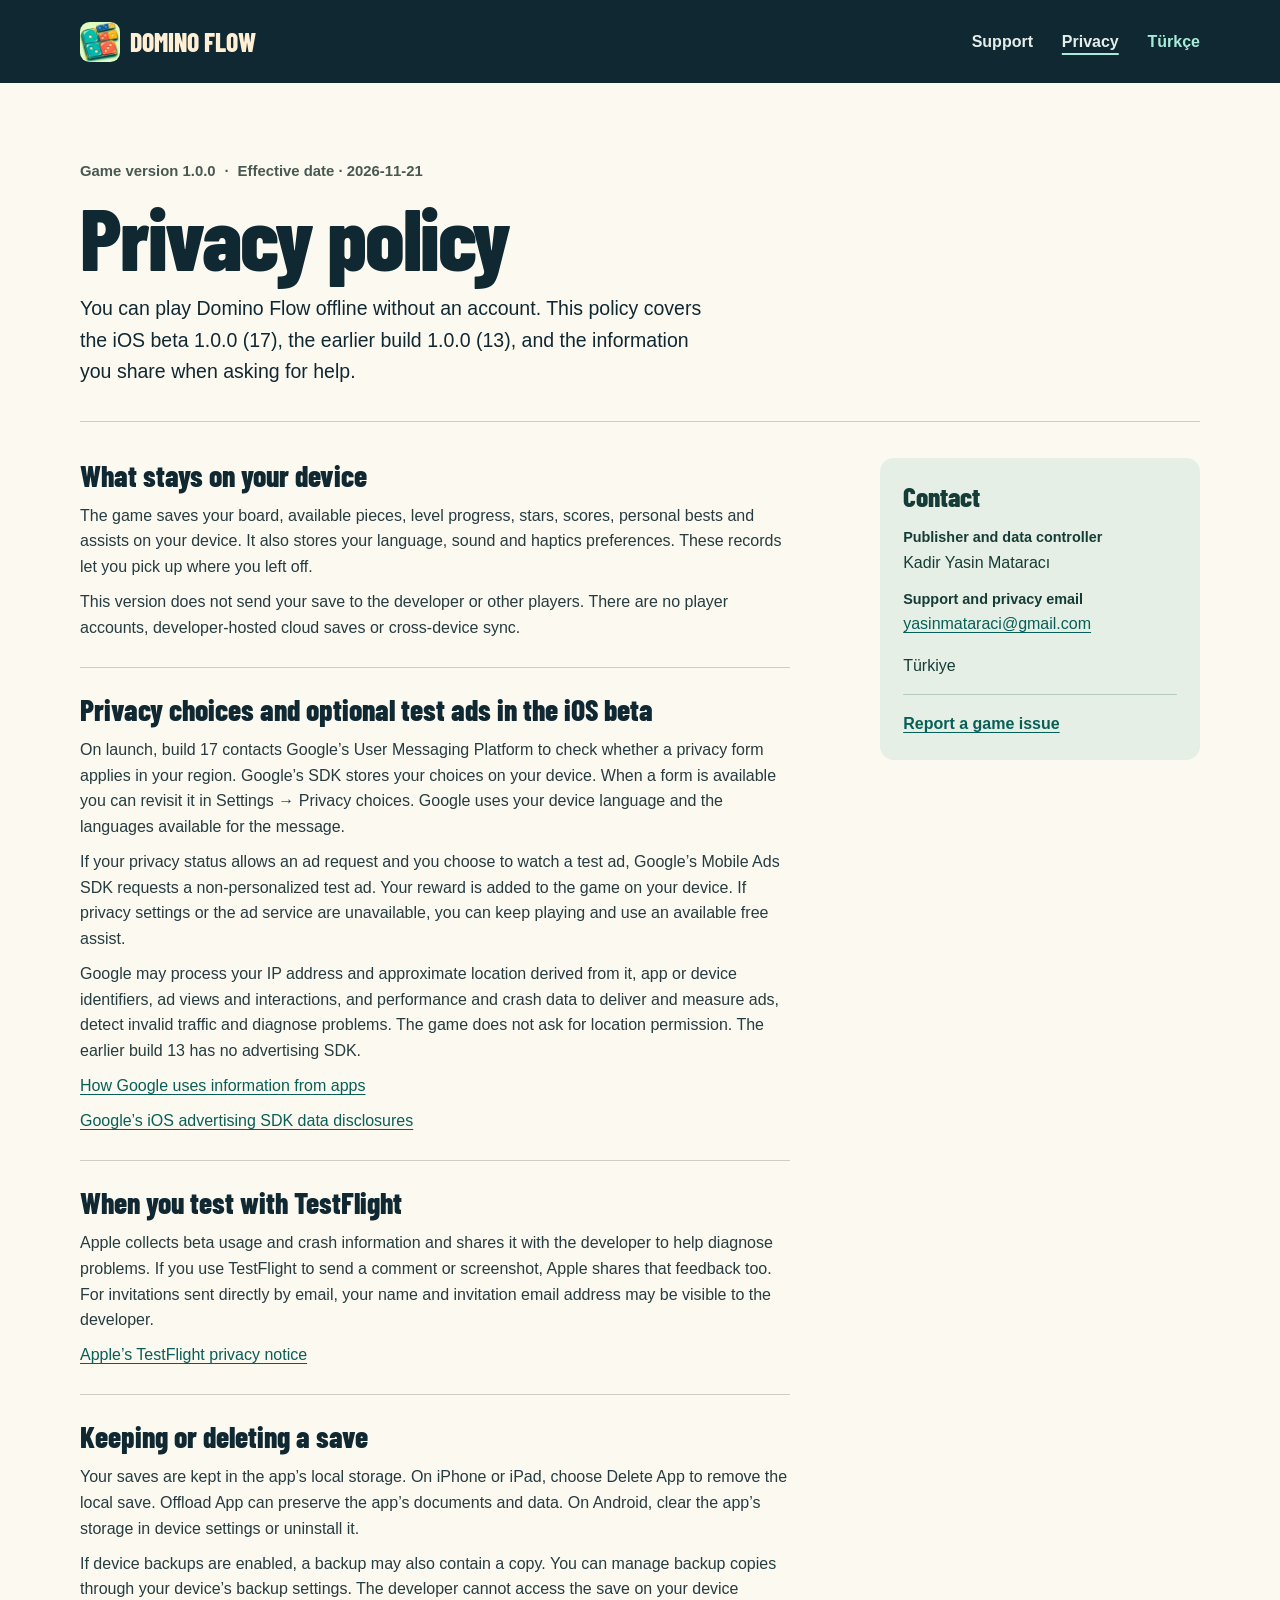
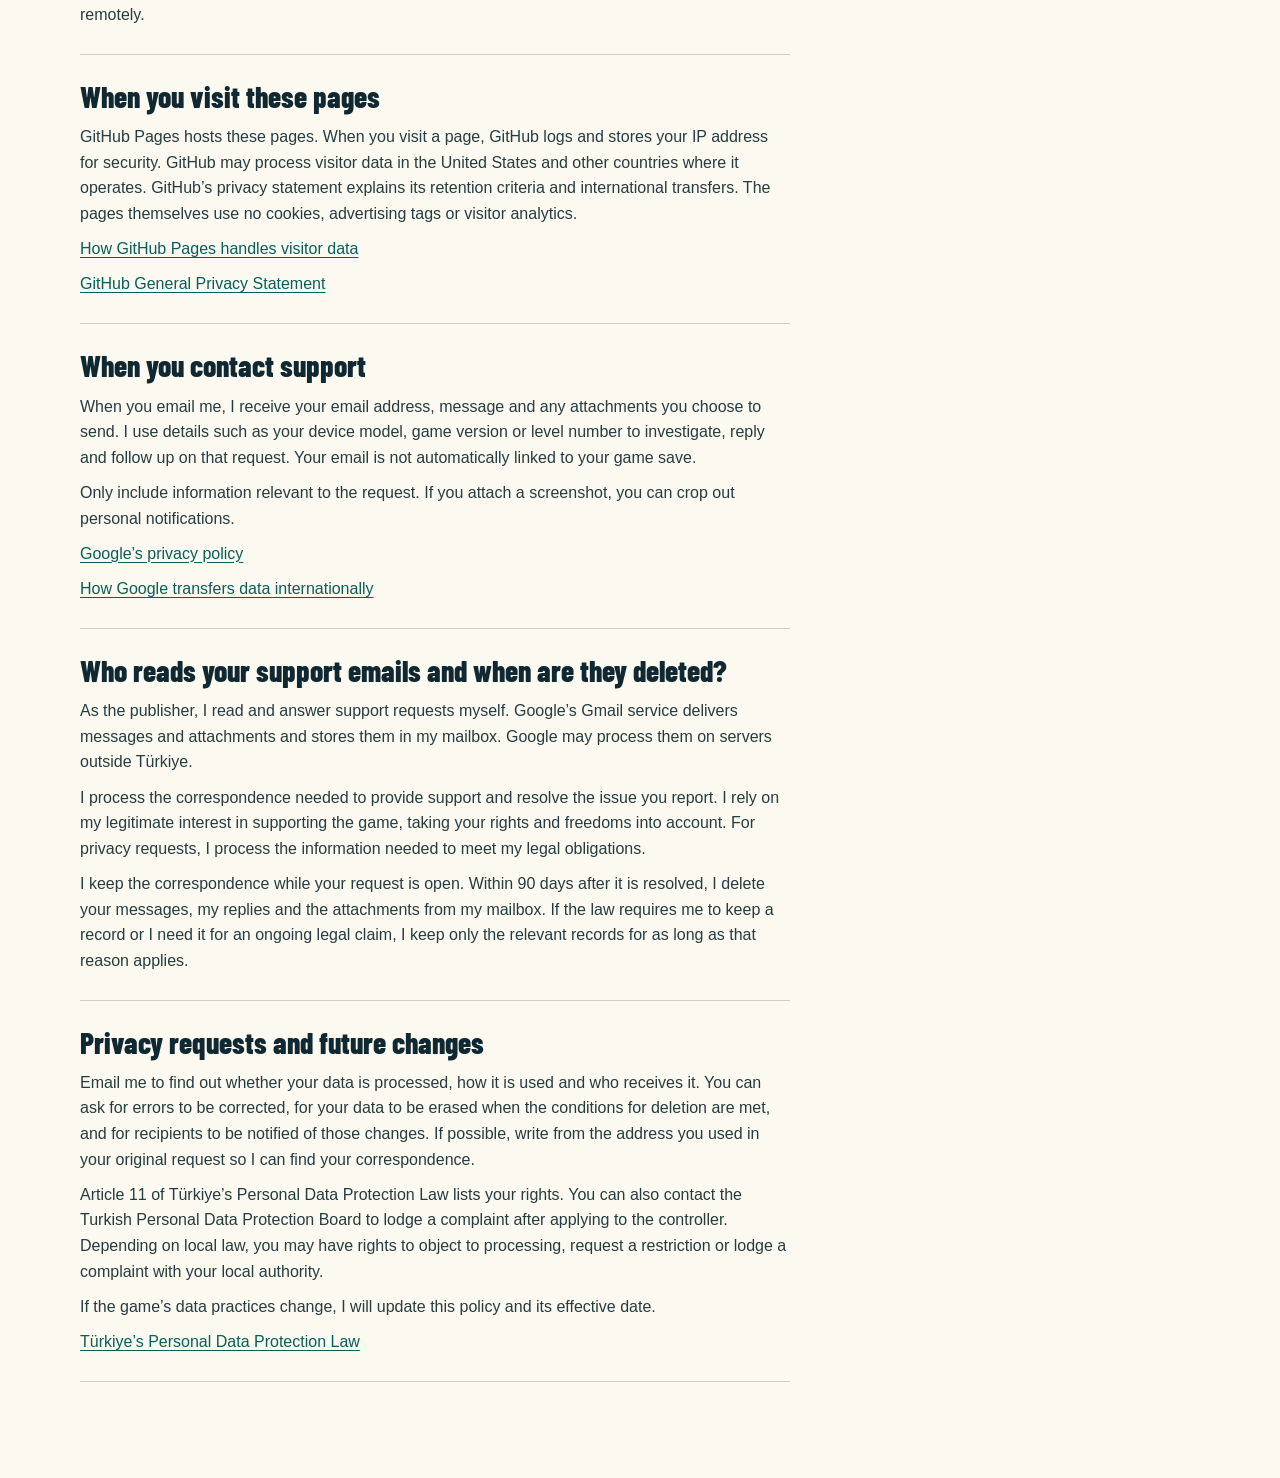
==== privacy/index.html @ 03ee372d "Publish Domino Flow support and privacy pages in English and Turkish" ====
<!doctype html>
<html lang="en"><head><meta charset="utf-8"><meta name="viewport" content="width=device-width,initial-scale=1">
<title>Privacy policy · Domino Flow</title><meta name="description" content="You can play Domino Flow offline without an account. This policy covers the iOS beta 1.0.0 (17), the earlier build 1.0.0 (13), and the information you share when asking for help.">
<meta name="theme-color" content="#102832"><link rel="icon" href="../assets/icon.png"><link rel="stylesheet" href="../assets/style.css"></head>
<body><a class="skip" href="#main">Skip to content</a>
<header><div class="shell head"><a class="brand" href="../index.html"><img src="../assets/icon.png" width="40" height="40" alt=""><span>DOMINO FLOW</span></a>
<nav aria-label="Pages"><a href="../index.html">Support</a><a href="index.html" aria-current="page">Privacy</a><a class="lang" lang="tr" hreflang="tr" href="../tr/gizlilik/index.html">Türkçe</a></nav></div></header>
<main id="main" class="shell"><div class="intro"><div class="meta">Game version 1.0.0 <span>·</span> Effective date · 2026-11-21</div>
<h1>Privacy policy</h1><p>You can play Domino Flow offline without an account. This policy covers the iOS beta 1.0.0 (17), the earlier build 1.0.0 (13), and the information you share when asking for help.</p></div><div class="layout">
<aside><h2>Contact</h2><dl><dt>Publisher and data controller</dt><dd>Kadir Yasin Mataracı</dd><dt>Support and privacy email</dt><dd><a href="mailto:yasinmataraci@gmail.com">yasinmataraci@gmail.com</a></dd></dl><p>Türkiye</p><a class="related" href="../index.html">Report a game issue</a></aside>
<article><section><h2>What stays on your device</h2><p>The game saves your board, available pieces, level progress, stars, scores, personal bests and assists on your device. It also stores your language, sound and haptics preferences. These records let you pick up where you left off.</p><p>This version does not send your save to the developer or other players. There are no player accounts, developer-hosted cloud saves or cross-device sync.</p></section><section><h2>Privacy choices and optional test ads in the iOS beta</h2><p>On launch, build 17 contacts Google’s User Messaging Platform to check whether a privacy form applies in your region. Google’s SDK stores your choices on your device. When a form is available you can revisit it in Settings → Privacy choices. Google uses your device language and the languages available for the message.</p><p>If your privacy status allows an ad request and you choose to watch a test ad, Google’s Mobile Ads SDK requests a non-personalized test ad. Your reward is added to the game on your device. If privacy settings or the ad service are unavailable, you can keep playing and use an available free assist.</p><p>Google may process your IP address and approximate location derived from it, app or device identifiers, ad views and interactions, and performance and crash data to deliver and measure ads, detect invalid traffic and diagnose problems. The game does not ask for location permission. The earlier build 13 has no advertising SDK.</p><p><a href="https://policies.google.com/technologies/partner-sites?hl=en">How Google uses information from apps</a></p><p><a href="https://developers.google.com/admob/ios/privacy/data-disclosure?hl=en">Google’s iOS advertising SDK data disclosures</a></p></section><section><h2>When you test with TestFlight</h2><p>Apple collects beta usage and crash information and shares it with the developer to help diagnose problems. If you use TestFlight to send a comment or screenshot, Apple shares that feedback too. For invitations sent directly by email, your name and invitation email address may be visible to the developer.</p><p><a href="https://www.apple.com/legal/privacy/data/en/test-flight/">Apple’s TestFlight privacy notice</a></p></section><section><h2>Keeping or deleting a save</h2><p>Your saves are kept in the app’s local storage. On iPhone or iPad, choose Delete App to remove the local save. Offload App can preserve the app’s documents and data. On Android, clear the app’s storage in device settings or uninstall it.</p><p>If device backups are enabled, a backup may also contain a copy. You can manage backup copies through your device’s backup settings. The developer cannot access the save on your device remotely.</p></section><section><h2>When you visit these pages</h2><p>GitHub Pages hosts these pages. When you visit a page, GitHub logs and stores your IP address for security. GitHub may process visitor data in the United States and other countries where it operates. GitHub’s privacy statement explains its retention criteria and international transfers. The pages themselves use no cookies, advertising tags or visitor analytics.</p><p><a href="https://docs.github.com/en/pages/getting-started-with-github-pages/what-is-github-pages#data-collection">How GitHub Pages handles visitor data</a></p><p><a href="https://docs.github.com/en/site-policy/privacy-policies/github-general-privacy-statement">GitHub General Privacy Statement</a></p></section><section><h2>When you contact support</h2><p>When you email me, I receive your email address, message and any attachments you choose to send. I use details such as your device model, game version or level number to investigate, reply and follow up on that request. Your email is not automatically linked to your game save.</p><p>Only include information relevant to the request. If you attach a screenshot, you can crop out personal notifications.</p><p><a href="https://policies.google.com/privacy?hl=en">Google’s privacy policy</a></p><p><a href="https://policies.google.com/privacy/frameworks?hl=en">How Google transfers data internationally</a></p></section><section><h2>Who reads your support emails and when are they deleted?</h2><p>As the publisher, I read and answer support requests myself. Google’s Gmail service delivers messages and attachments and stores them in my mailbox. Google may process them on servers outside Türkiye.</p><p>I process the correspondence needed to provide support and resolve the issue you report. I rely on my legitimate interest in supporting the game, taking your rights and freedoms into account. For privacy requests, I process the information needed to meet my legal obligations.</p><p>I keep the correspondence while your request is open. Within 90 days after it is resolved, I delete your messages, my replies and the attachments from my mailbox. If the law requires me to keep a record or I need it for an ongoing legal claim, I keep only the relevant records for as long as that reason applies.</p></section><section><h2>Privacy requests and future changes</h2><p>Email me to find out whether your data is processed, how it is used and who receives it. You can ask for errors to be corrected, for your data to be erased when the conditions for deletion are met, and for recipients to be notified of those changes. If possible, write from the address you used in your original request so I can find your correspondence.</p><p>Article 11 of Türkiye’s Personal Data Protection Law lists your rights. You can also contact the Turkish Personal Data Protection Board to lodge a complaint after applying to the controller. Depending on local law, you may have rights to object to processing, request a restriction or lodge a complaint with your local authority.</p><p>If the game’s data practices change, I will update this policy and its effective date.</p><p><a href="https://www.kvkk.gov.tr/Icerik/6649/Personal-Data-Protection-Law">Türkiye’s Personal Data Protection Law</a></p></section></article></div></main>
</body></html>
---- assets/style.css ----
@font-face{font-family:Flow;src:url(barlow-condensed-extrabold.ttf) format("truetype");font-display:swap}
:root{color-scheme:light;--paper:#fcf9f0;--ink:#102832;--muted:#485951;--edge:#cecfc0;--teal:#075f58;--mint:#a7ecd8}
*{box-sizing:border-box}body{margin:0;background:var(--paper);color:var(--ink);font:1rem/1.6 -apple-system,BlinkMacSystemFont,"Segoe UI",sans-serif}
a{color:var(--teal);text-underline-offset:.18em}a:focus-visible,summary:focus-visible{outline:3px solid #cf653e;outline-offset:4px}
.shell{max-width:70rem;width:calc(100% - 3rem);margin:auto}header{background:var(--ink);color:white}.head{display:flex;justify-content:space-between;align-items:center;min-height:5.2rem;gap:1rem}.brand{display:inline-flex;align-items:center;gap:.6rem;font:1.6rem/1 Flow,sans-serif;color:#ffefd4;text-decoration:none}.brand img{border-radius:.6rem}
nav{display:flex;align-items:center;gap:clamp(.6rem,3vw,1.8rem)}nav a{color:#e5eeea;text-decoration:none;min-height:44px;display:inline-flex;align-items:center;font-weight:580}nav a[aria-current]{text-decoration:underline;text-decoration-color:var(--mint);text-decoration-thickness:2px;text-underline-offset:.4em}nav a.lang{color:var(--mint)}
.skip{position:absolute;left:.5rem;top:-5rem;padding:.6rem;background:white}.skip:focus{top:.5rem}
.intro{padding:clamp(2.4rem,6vw,4.8rem) 0 2.1rem;border-bottom:1px solid var(--edge)}.meta{color:var(--muted);font-weight:590;font-size:.93rem}.meta span{margin:0 .3rem}h1,h2,summary{line-height:1.14}h1{font:clamp(3.2rem,7vw,5.5rem)/1 Flow,sans-serif;letter-spacing:-.025em;margin:.5rem 0 .85rem}.intro p{font-size:clamp(1.06rem,2vw,1.22rem);max-width:59ch;margin:0}
.layout{display:grid;grid-template-columns:minmax(0,1fr) minmax(15rem,20rem);column-gap:clamp(2rem,7vw,7rem);align-items:start;padding:2.25rem 0 4.5rem}aside{grid-column:2;grid-row:1;background:#e5efe5;border-radius:14px;padding:1.45rem;color:#163c37;overflow-wrap:anywhere}article{grid-column:1;grid-row:1}h2{font:1.85rem/1.15 Flow,sans-serif;margin:0 0 .7rem}aside h2{font-size:1.7rem}dl{margin:.9rem 0}dt{font-size:.9rem;font-weight:700}dd{margin:0 0 .8rem}.related{display:block;border-top:1px solid #b5ccbb;padding-top:1rem;font-weight:650}.faq-title{margin-bottom:1.2rem}article section{border-bottom:1px solid var(--edge);padding:0 0 1.05rem;margin:0 0 1.5rem}article p{margin:.6rem 0;color:#253c40}details{border-top:1px solid var(--edge);padding:.25rem 0}details:last-child{border-bottom:1px solid var(--edge)}summary{font-size:1.13rem;font-weight:650;padding:.95rem 0;cursor:pointer}summary::marker{color:var(--teal)}details[open]{padding-bottom:.7rem}
@media(max-width:45rem){.shell{width:calc(100% - 2rem)}.layout{display:flex;flex-direction:column;gap:1.6rem;padding:1.5rem 0 3rem}.layout>*{width:100%}aside{padding:1.05rem 1.2rem}aside dl{display:flex;align-items:baseline;gap:.15rem .65rem;flex-wrap:wrap}aside dt,aside dd{margin:0}aside dt:not(:first-child){flex-basis:100%;margin-top:.5rem}.head{min-height:4.6rem;flex-wrap:wrap;gap:0 .8rem;padding:.3rem 0}.brand{font-size:1.32rem}.brand img{width:30px;height:30px}nav{gap:.75rem}nav a{font-size:.94rem}}
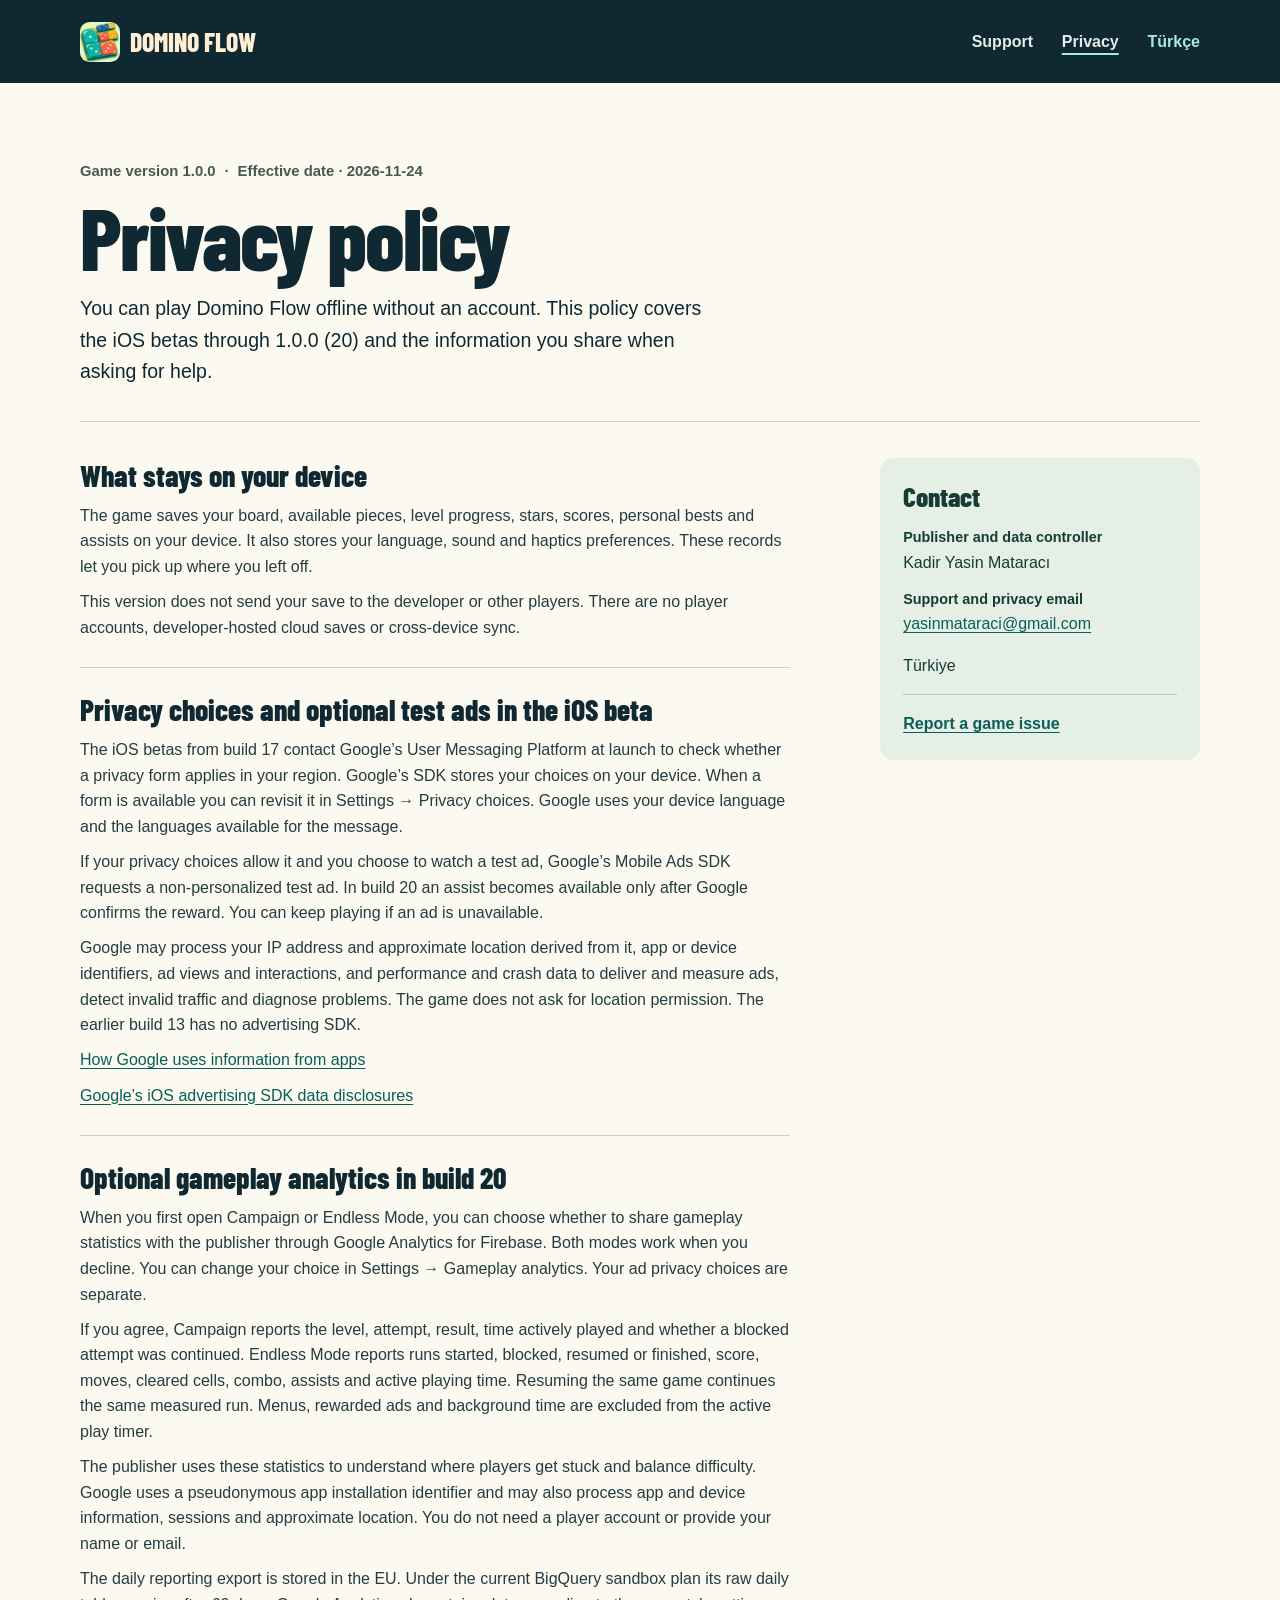
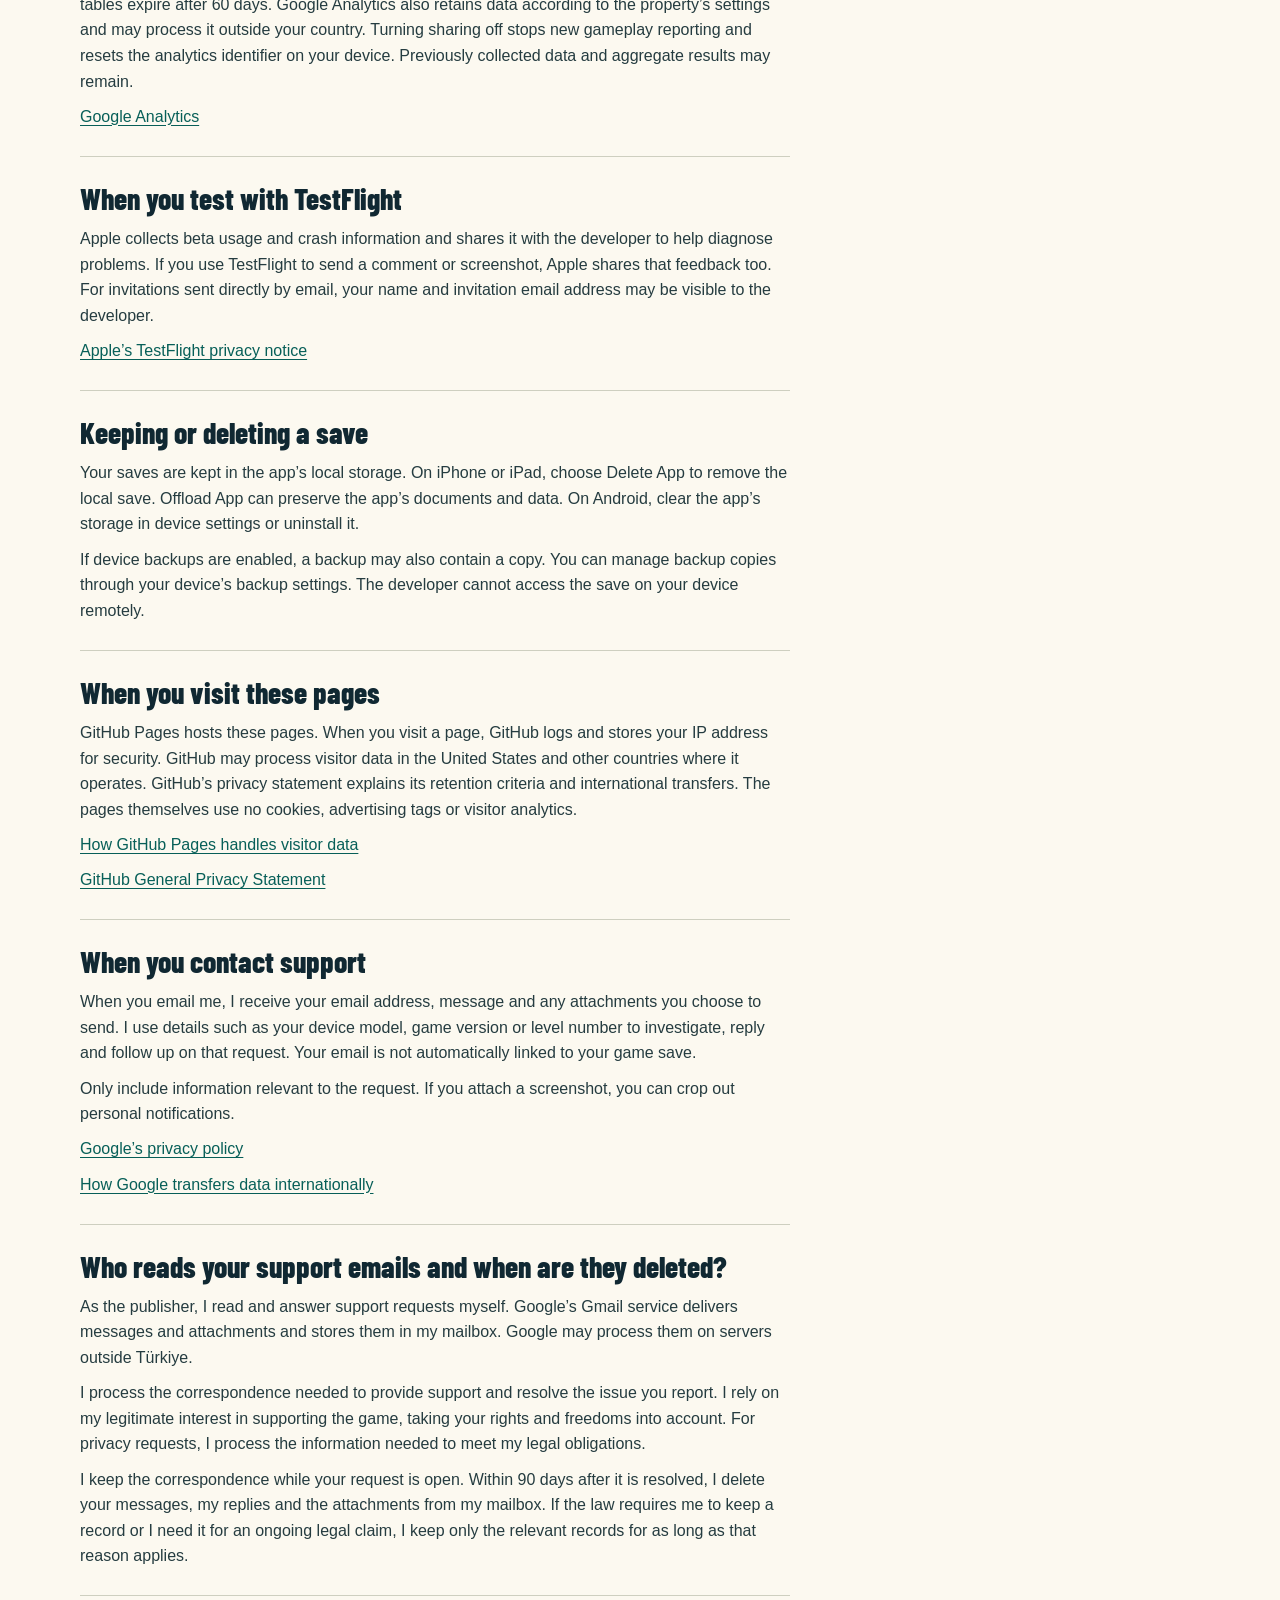
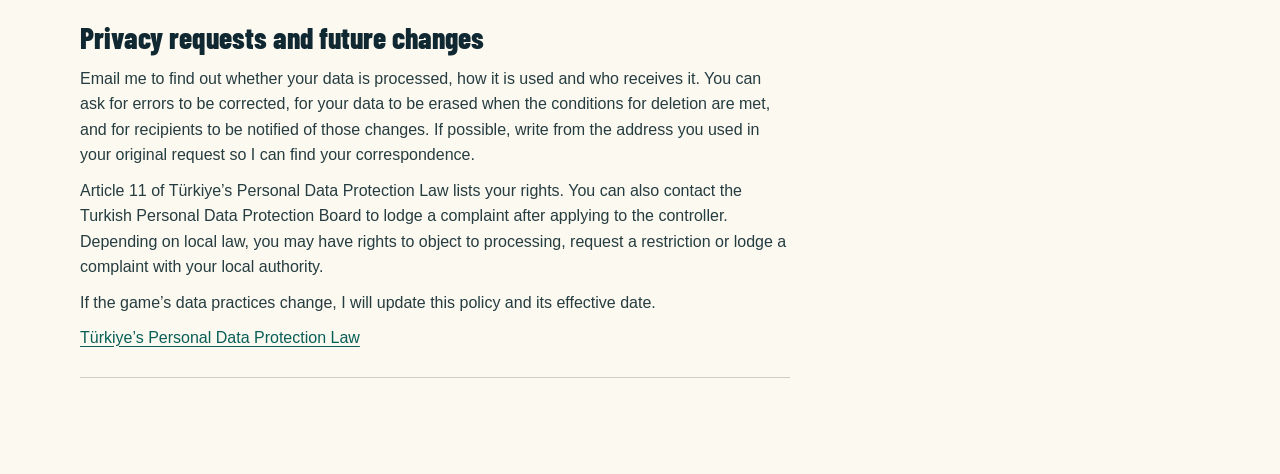
==== commit 92570c94: "Explain optional Campaign and Endless analytics for iOS beta 20" ====
--- a/privacy/index.html
+++ b/privacy/index.html
@@ -1,12 +1,12 @@
 <!doctype html>
 <html lang="en"><head><meta charset="utf-8"><meta name="viewport" content="width=device-width,initial-scale=1">
-<title>Privacy policy · Domino Flow</title><meta name="description" content="You can play Domino Flow offline without an account. This policy covers the iOS beta 1.0.0 (17), the earlier build 1.0.0 (13), and the information you share when asking for help.">
+<title>Privacy policy · Domino Flow</title><meta name="description" content="You can play Domino Flow offline without an account. This policy covers the iOS betas through 1.0.0 (20) and the information you share when asking for help.">
 <meta name="theme-color" content="#102832"><link rel="icon" href="../assets/icon.png"><link rel="stylesheet" href="../assets/style.css"></head>
 <body><a class="skip" href="#main">Skip to content</a>
 <header><div class="shell head"><a class="brand" href="../index.html"><img src="../assets/icon.png" width="40" height="40" alt=""><span>DOMINO FLOW</span></a>
 <nav aria-label="Pages"><a href="../index.html">Support</a><a href="index.html" aria-current="page">Privacy</a><a class="lang" lang="tr" hreflang="tr" href="../tr/gizlilik/index.html">Türkçe</a></nav></div></header>
-<main id="main" class="shell"><div class="intro"><div class="meta">Game version 1.0.0 <span>·</span> Effective date · 2026-11-21</div>
-<h1>Privacy policy</h1><p>You can play Domino Flow offline without an account. This policy covers the iOS beta 1.0.0 (17), the earlier build 1.0.0 (13), and the information you share when asking for help.</p></div><div class="layout">
+<main id="main" class="shell"><div class="intro"><div class="meta">Game version 1.0.0 <span>·</span> Effective date · 2026-11-24</div>
+<h1>Privacy policy</h1><p>You can play Domino Flow offline without an account. This policy covers the iOS betas through 1.0.0 (20) and the information you share when asking for help.</p></div><div class="layout">
 <aside><h2>Contact</h2><dl><dt>Publisher and data controller</dt><dd>Kadir Yasin Mataracı</dd><dt>Support and privacy email</dt><dd><a href="mailto:yasinmataraci@gmail.com">yasinmataraci@gmail.com</a></dd></dl><p>Türkiye</p><a class="related" href="../index.html">Report a game issue</a></aside>
-<article><section><h2>What stays on your device</h2><p>The game saves your board, available pieces, level progress, stars, scores, personal bests and assists on your device. It also stores your language, sound and haptics preferences. These records let you pick up where you left off.</p><p>This version does not send your save to the developer or other players. There are no player accounts, developer-hosted cloud saves or cross-device sync.</p></section><section><h2>Privacy choices and optional test ads in the iOS beta</h2><p>On launch, build 17 contacts Google’s User Messaging Platform to check whether a privacy form applies in your region. Google’s SDK stores your choices on your device. When a form is available you can revisit it in Settings → Privacy choices. Google uses your device language and the languages available for the message.</p><p>If your privacy status allows an ad request and you choose to watch a test ad, Google’s Mobile Ads SDK requests a non-personalized test ad. Your reward is added to the game on your device. If privacy settings or the ad service are unavailable, you can keep playing and use an available free assist.</p><p>Google may process your IP address and approximate location derived from it, app or device identifiers, ad views and interactions, and performance and crash data to deliver and measure ads, detect invalid traffic and diagnose problems. The game does not ask for location permission. The earlier build 13 has no advertising SDK.</p><p><a href="https://policies.google.com/technologies/partner-sites?hl=en">How Google uses information from apps</a></p><p><a href="https://developers.google.com/admob/ios/privacy/data-disclosure?hl=en">Google’s iOS advertising SDK data disclosures</a></p></section><section><h2>When you test with TestFlight</h2><p>Apple collects beta usage and crash information and shares it with the developer to help diagnose problems. If you use TestFlight to send a comment or screenshot, Apple shares that feedback too. For invitations sent directly by email, your name and invitation email address may be visible to the developer.</p><p><a href="https://www.apple.com/legal/privacy/data/en/test-flight/">Apple’s TestFlight privacy notice</a></p></section><section><h2>Keeping or deleting a save</h2><p>Your saves are kept in the app’s local storage. On iPhone or iPad, choose Delete App to remove the local save. Offload App can preserve the app’s documents and data. On Android, clear the app’s storage in device settings or uninstall it.</p><p>If device backups are enabled, a backup may also contain a copy. You can manage backup copies through your device’s backup settings. The developer cannot access the save on your device remotely.</p></section><section><h2>When you visit these pages</h2><p>GitHub Pages hosts these pages. When you visit a page, GitHub logs and stores your IP address for security. GitHub may process visitor data in the United States and other countries where it operates. GitHub’s privacy statement explains its retention criteria and international transfers. The pages themselves use no cookies, advertising tags or visitor analytics.</p><p><a href="https://docs.github.com/en/pages/getting-started-with-github-pages/what-is-github-pages#data-collection">How GitHub Pages handles visitor data</a></p><p><a href="https://docs.github.com/en/site-policy/privacy-policies/github-general-privacy-statement">GitHub General Privacy Statement</a></p></section><section><h2>When you contact support</h2><p>When you email me, I receive your email address, message and any attachments you choose to send. I use details such as your device model, game version or level number to investigate, reply and follow up on that request. Your email is not automatically linked to your game save.</p><p>Only include information relevant to the request. If you attach a screenshot, you can crop out personal notifications.</p><p><a href="https://policies.google.com/privacy?hl=en">Google’s privacy policy</a></p><p><a href="https://policies.google.com/privacy/frameworks?hl=en">How Google transfers data internationally</a></p></section><section><h2>Who reads your support emails and when are they deleted?</h2><p>As the publisher, I read and answer support requests myself. Google’s Gmail service delivers messages and attachments and stores them in my mailbox. Google may process them on servers outside Türkiye.</p><p>I process the correspondence needed to provide support and resolve the issue you report. I rely on my legitimate interest in supporting the game, taking your rights and freedoms into account. For privacy requests, I process the information needed to meet my legal obligations.</p><p>I keep the correspondence while your request is open. Within 90 days after it is resolved, I delete your messages, my replies and the attachments from my mailbox. If the law requires me to keep a record or I need it for an ongoing legal claim, I keep only the relevant records for as long as that reason applies.</p></section><section><h2>Privacy requests and future changes</h2><p>Email me to find out whether your data is processed, how it is used and who receives it. You can ask for errors to be corrected, for your data to be erased when the conditions for deletion are met, and for recipients to be notified of those changes. If possible, write from the address you used in your original request so I can find your correspondence.</p><p>Article 11 of Türkiye’s Personal Data Protection Law lists your rights. You can also contact the Turkish Personal Data Protection Board to lodge a complaint after applying to the controller. Depending on local law, you may have rights to object to processing, request a restriction or lodge a complaint with your local authority.</p><p>If the game’s data practices change, I will update this policy and its effective date.</p><p><a href="https://www.kvkk.gov.tr/Icerik/6649/Personal-Data-Protection-Law">Türkiye’s Personal Data Protection Law</a></p></section></article></div></main>
+<article><section><h2>What stays on your device</h2><p>The game saves your board, available pieces, level progress, stars, scores, personal bests and assists on your device. It also stores your language, sound and haptics preferences. These records let you pick up where you left off.</p><p>This version does not send your save to the developer or other players. There are no player accounts, developer-hosted cloud saves or cross-device sync.</p></section><section><h2>Privacy choices and optional test ads in the iOS beta</h2><p>The iOS betas from build 17 contact Google’s User Messaging Platform at launch to check whether a privacy form applies in your region. Google’s SDK stores your choices on your device. When a form is available you can revisit it in Settings → Privacy choices. Google uses your device language and the languages available for the message.</p><p>If your privacy choices allow it and you choose to watch a test ad, Google’s Mobile Ads SDK requests a non-personalized test ad. In build 20 an assist becomes available only after Google confirms the reward. You can keep playing if an ad is unavailable.</p><p>Google may process your IP address and approximate location derived from it, app or device identifiers, ad views and interactions, and performance and crash data to deliver and measure ads, detect invalid traffic and diagnose problems. The game does not ask for location permission. The earlier build 13 has no advertising SDK.</p><p><a href="https://policies.google.com/technologies/partner-sites?hl=en">How Google uses information from apps</a></p><p><a href="https://developers.google.com/admob/ios/privacy/data-disclosure?hl=en">Google’s iOS advertising SDK data disclosures</a></p></section><section><h2>Optional gameplay analytics in build 20</h2><p>When you first open Campaign or Endless Mode, you can choose whether to share gameplay statistics with the publisher through Google Analytics for Firebase. Both modes work when you decline. You can change your choice in Settings → Gameplay analytics. Your ad privacy choices are separate.</p><p>If you agree, Campaign reports the level, attempt, result, time actively played and whether a blocked attempt was continued. Endless Mode reports runs started, blocked, resumed or finished, score, moves, cleared cells, combo, assists and active playing time. Resuming the same game continues the same measured run. Menus, rewarded ads and background time are excluded from the active play timer.</p><p>The publisher uses these statistics to understand where players get stuck and balance difficulty. Google uses a pseudonymous app installation identifier and may also process app and device information, sessions and approximate location. You do not need a player account or provide your name or email.</p><p>The daily reporting export is stored in the EU. Under the current BigQuery sandbox plan its raw daily tables expire after 60 days. Google Analytics also retains data according to the property’s settings and may process it outside your country. Turning sharing off stops new gameplay reporting and resets the analytics identifier on your device. Previously collected data and aggregate results may remain.</p><p><a href="https://support.google.com/analytics/answer/6004245?hl=en">Google Analytics</a></p></section><section><h2>When you test with TestFlight</h2><p>Apple collects beta usage and crash information and shares it with the developer to help diagnose problems. If you use TestFlight to send a comment or screenshot, Apple shares that feedback too. For invitations sent directly by email, your name and invitation email address may be visible to the developer.</p><p><a href="https://www.apple.com/legal/privacy/data/en/test-flight/">Apple’s TestFlight privacy notice</a></p></section><section><h2>Keeping or deleting a save</h2><p>Your saves are kept in the app’s local storage. On iPhone or iPad, choose Delete App to remove the local save. Offload App can preserve the app’s documents and data. On Android, clear the app’s storage in device settings or uninstall it.</p><p>If device backups are enabled, a backup may also contain a copy. You can manage backup copies through your device’s backup settings. The developer cannot access the save on your device remotely.</p></section><section><h2>When you visit these pages</h2><p>GitHub Pages hosts these pages. When you visit a page, GitHub logs and stores your IP address for security. GitHub may process visitor data in the United States and other countries where it operates. GitHub’s privacy statement explains its retention criteria and international transfers. The pages themselves use no cookies, advertising tags or visitor analytics.</p><p><a href="https://docs.github.com/en/pages/getting-started-with-github-pages/what-is-github-pages#data-collection">How GitHub Pages handles visitor data</a></p><p><a href="https://docs.github.com/en/site-policy/privacy-policies/github-general-privacy-statement">GitHub General Privacy Statement</a></p></section><section><h2>When you contact support</h2><p>When you email me, I receive your email address, message and any attachments you choose to send. I use details such as your device model, game version or level number to investigate, reply and follow up on that request. Your email is not automatically linked to your game save.</p><p>Only include information relevant to the request. If you attach a screenshot, you can crop out personal notifications.</p><p><a href="https://policies.google.com/privacy?hl=en">Google’s privacy policy</a></p><p><a href="https://policies.google.com/privacy/frameworks?hl=en">How Google transfers data internationally</a></p></section><section><h2>Who reads your support emails and when are they deleted?</h2><p>As the publisher, I read and answer support requests myself. Google’s Gmail service delivers messages and attachments and stores them in my mailbox. Google may process them on servers outside Türkiye.</p><p>I process the correspondence needed to provide support and resolve the issue you report. I rely on my legitimate interest in supporting the game, taking your rights and freedoms into account. For privacy requests, I process the information needed to meet my legal obligations.</p><p>I keep the correspondence while your request is open. Within 90 days after it is resolved, I delete your messages, my replies and the attachments from my mailbox. If the law requires me to keep a record or I need it for an ongoing legal claim, I keep only the relevant records for as long as that reason applies.</p></section><section><h2>Privacy requests and future changes</h2><p>Email me to find out whether your data is processed, how it is used and who receives it. You can ask for errors to be corrected, for your data to be erased when the conditions for deletion are met, and for recipients to be notified of those changes. If possible, write from the address you used in your original request so I can find your correspondence.</p><p>Article 11 of Türkiye’s Personal Data Protection Law lists your rights. You can also contact the Turkish Personal Data Protection Board to lodge a complaint after applying to the controller. Depending on local law, you may have rights to object to processing, request a restriction or lodge a complaint with your local authority.</p><p>If the game’s data practices change, I will update this policy and its effective date.</p><p><a href="https://www.kvkk.gov.tr/Icerik/6649/Personal-Data-Protection-Law">Türkiye’s Personal Data Protection Law</a></p></section></article></div></main>
 </body></html>
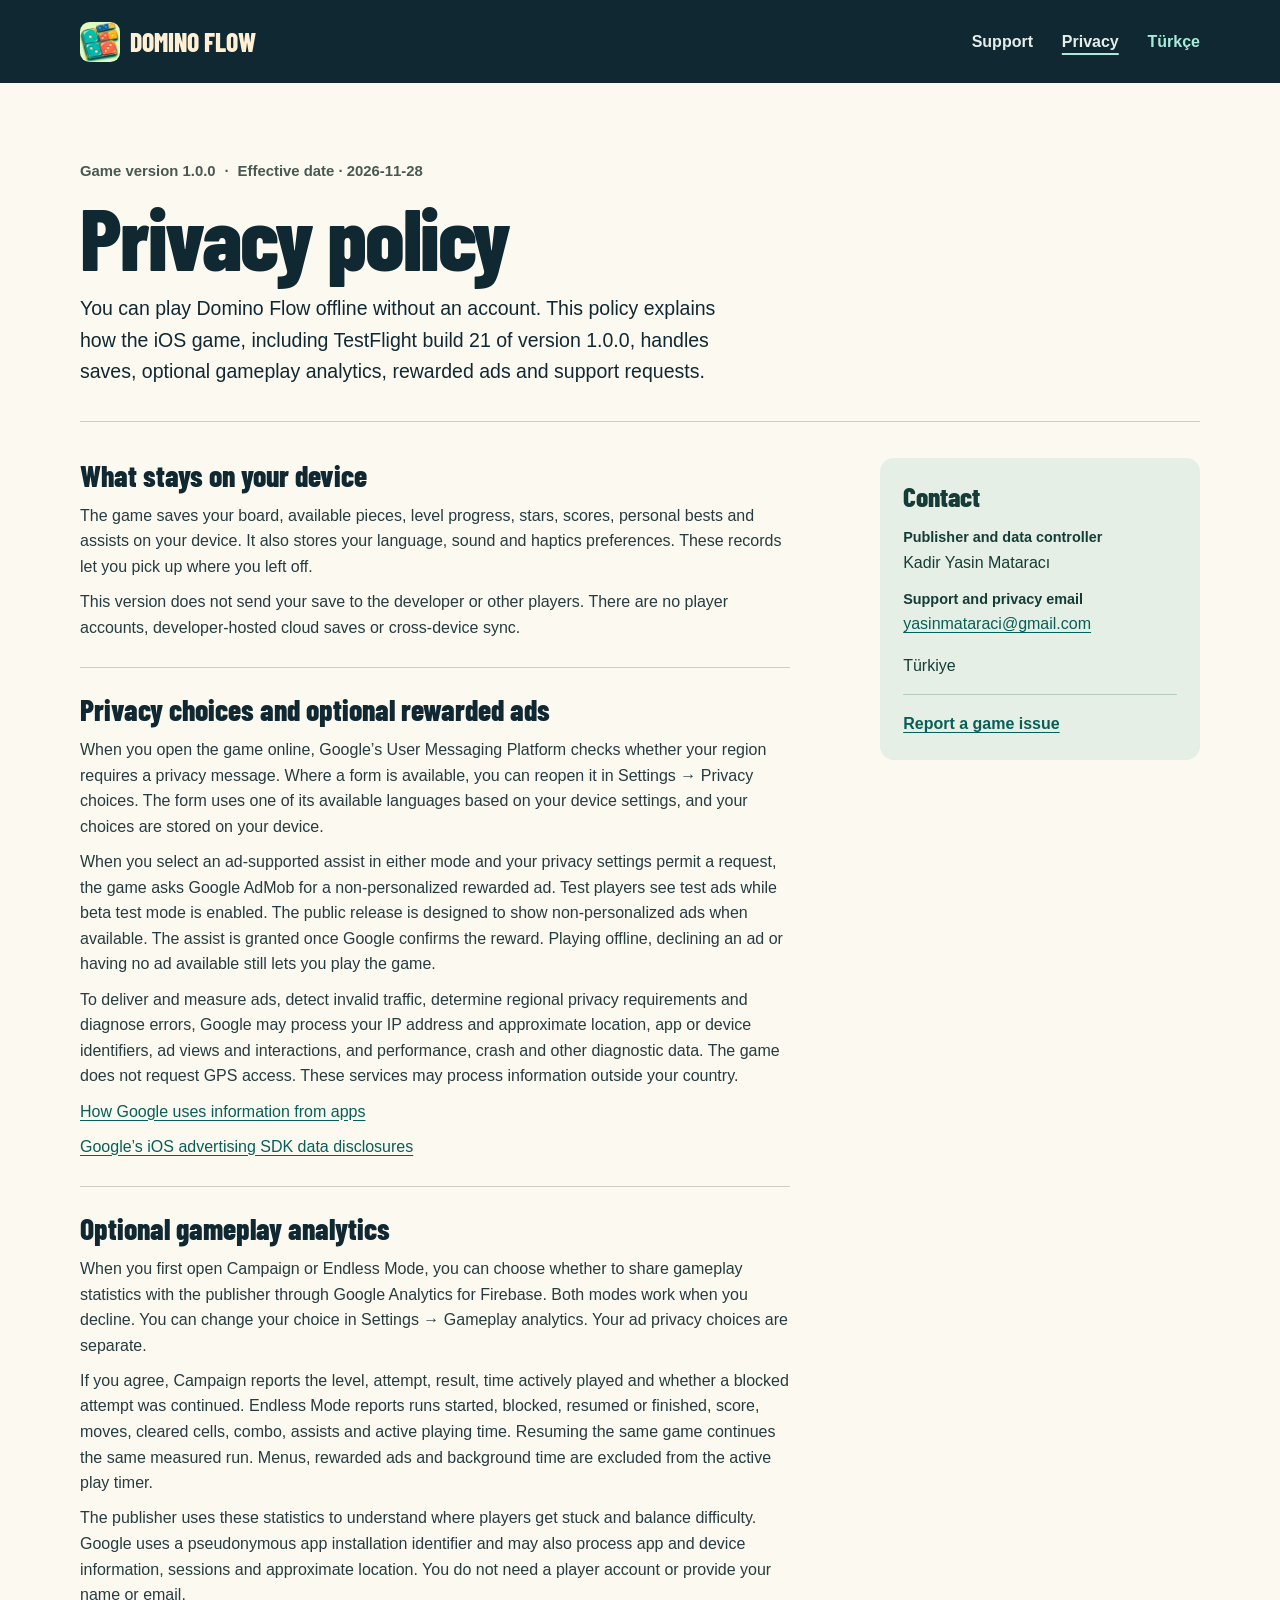
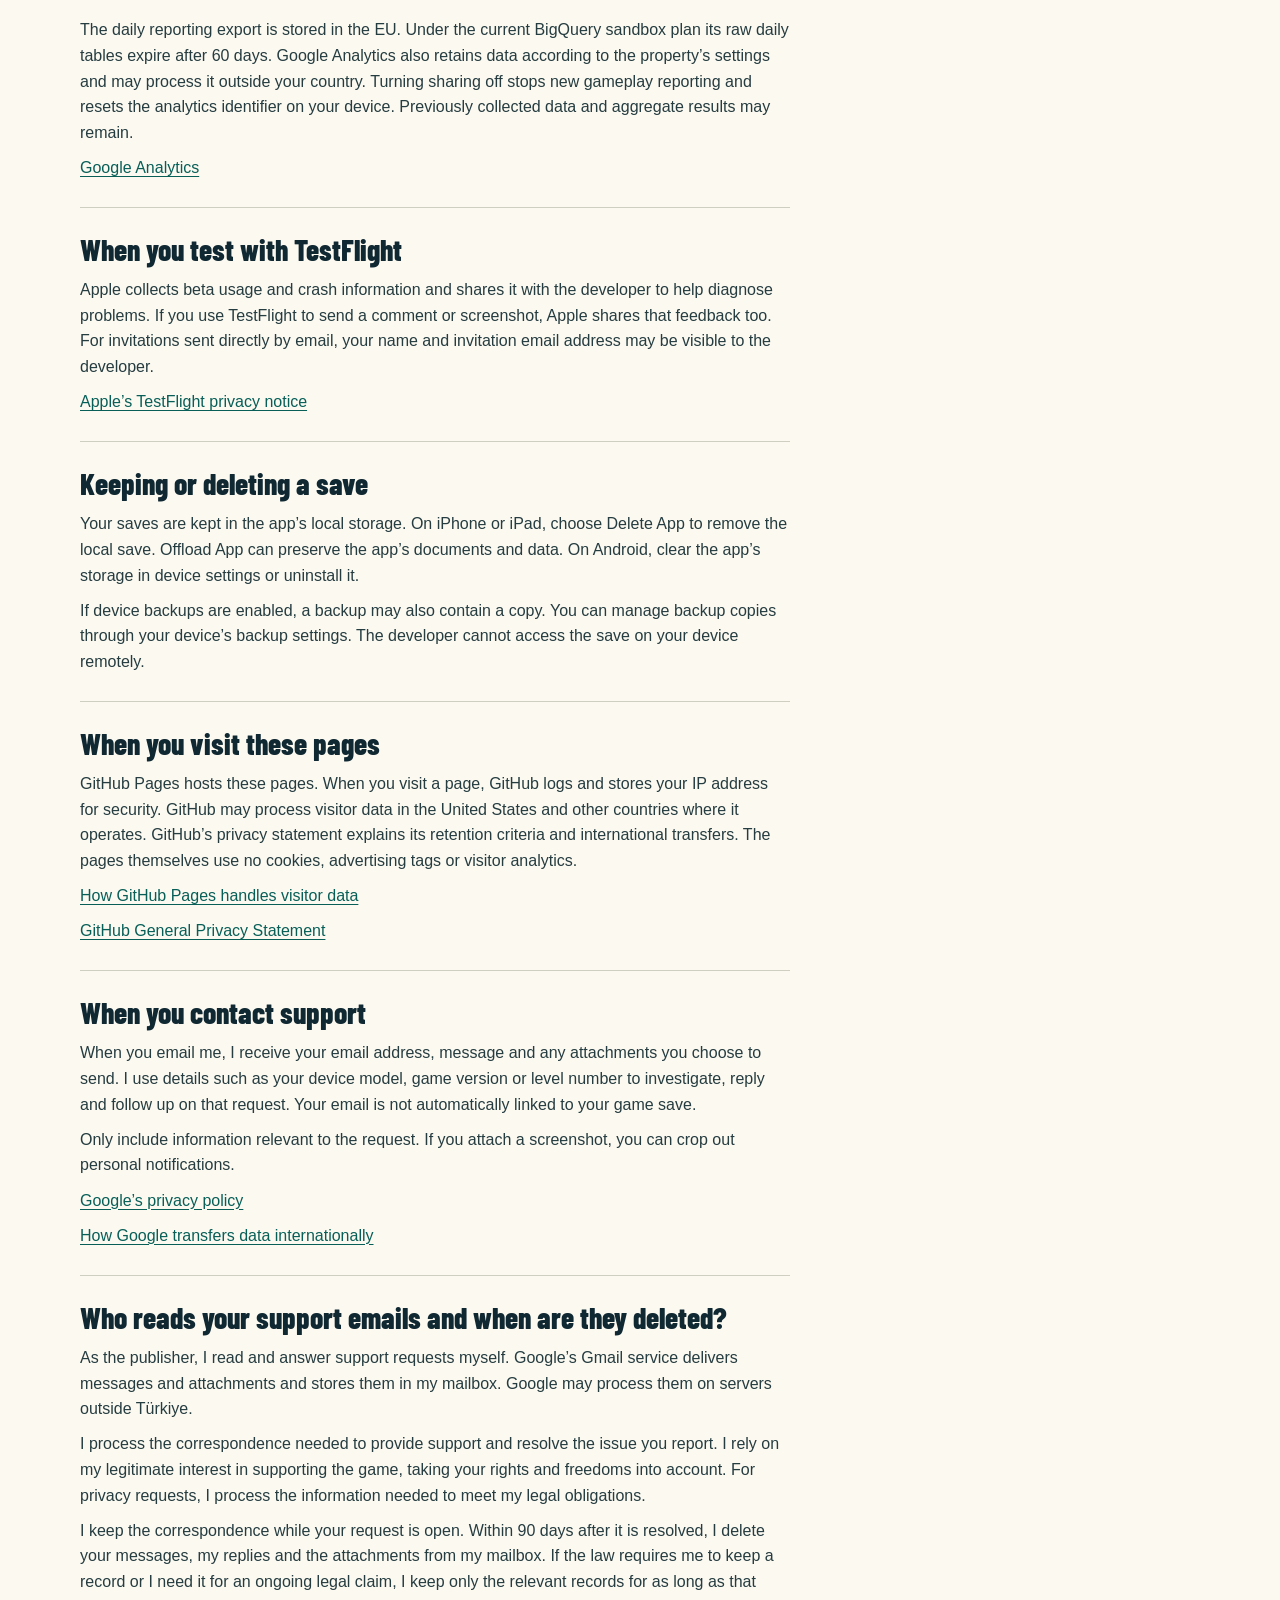
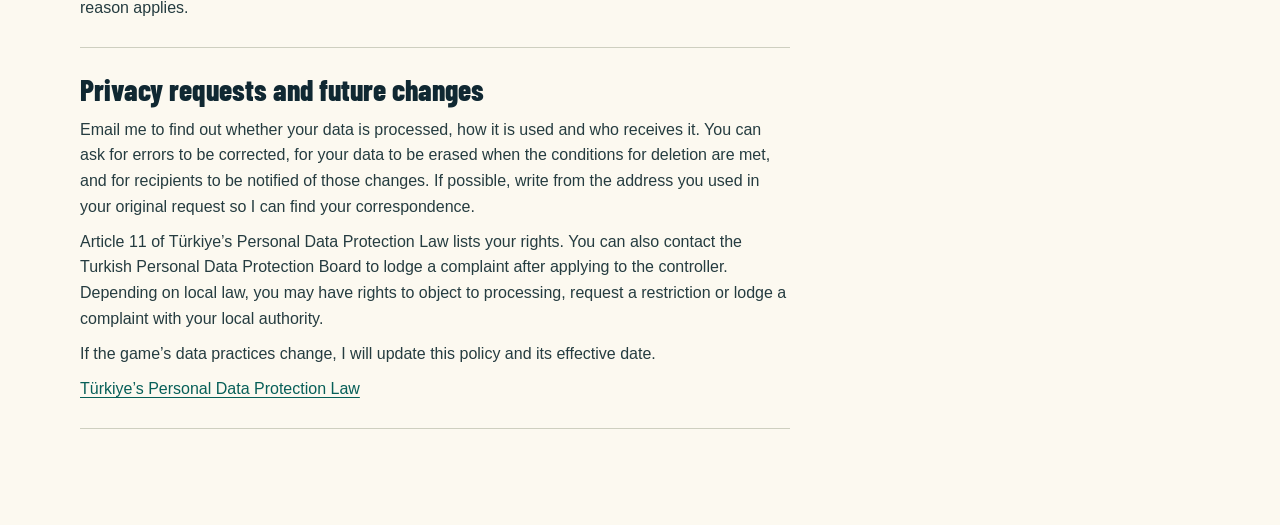
==== commit 4d44f39a: "Update iOS 1.0.0 English privacy policy" ====
--- a/privacy/index.html
+++ b/privacy/index.html
@@ -1,12 +1,12 @@
 <!doctype html>
 <html lang="en"><head><meta charset="utf-8"><meta name="viewport" content="width=device-width,initial-scale=1">
-<title>Privacy policy · Domino Flow</title><meta name="description" content="You can play Domino Flow offline without an account. This policy covers the iOS betas through 1.0.0 (20) and the information you share when asking for help.">
+<title>Privacy policy · Domino Flow</title><meta name="description" content="You can play Domino Flow offline without an account. This policy explains how the iOS game, including TestFlight build 21 of version 1.0.0, handles saves, optional gameplay analytics, rewarded ads and support requests.">
 <meta name="theme-color" content="#102832"><link rel="icon" href="../assets/icon.png"><link rel="stylesheet" href="../assets/style.css"></head>
 <body><a class="skip" href="#main">Skip to content</a>
 <header><div class="shell head"><a class="brand" href="../index.html"><img src="../assets/icon.png" width="40" height="40" alt=""><span>DOMINO FLOW</span></a>
 <nav aria-label="Pages"><a href="../index.html">Support</a><a href="index.html" aria-current="page">Privacy</a><a class="lang" lang="tr" hreflang="tr" href="../tr/gizlilik/index.html">Türkçe</a></nav></div></header>
-<main id="main" class="shell"><div class="intro"><div class="meta">Game version 1.0.0 <span>·</span> Effective date · 2026-11-24</div>
-<h1>Privacy policy</h1><p>You can play Domino Flow offline without an account. This policy covers the iOS betas through 1.0.0 (20) and the information you share when asking for help.</p></div><div class="layout">
+<main id="main" class="shell"><div class="intro"><div class="meta">Game version 1.0.0 <span>·</span> Effective date · 2026-11-28</div>
+<h1>Privacy policy</h1><p>You can play Domino Flow offline without an account. This policy explains how the iOS game, including TestFlight build 21 of version 1.0.0, handles saves, optional gameplay analytics, rewarded ads and support requests.</p></div><div class="layout">
 <aside><h2>Contact</h2><dl><dt>Publisher and data controller</dt><dd>Kadir Yasin Mataracı</dd><dt>Support and privacy email</dt><dd><a href="mailto:yasinmataraci@gmail.com">yasinmataraci@gmail.com</a></dd></dl><p>Türkiye</p><a class="related" href="../index.html">Report a game issue</a></aside>
-<article><section><h2>What stays on your device</h2><p>The game saves your board, available pieces, level progress, stars, scores, personal bests and assists on your device. It also stores your language, sound and haptics preferences. These records let you pick up where you left off.</p><p>This version does not send your save to the developer or other players. There are no player accounts, developer-hosted cloud saves or cross-device sync.</p></section><section><h2>Privacy choices and optional test ads in the iOS beta</h2><p>The iOS betas from build 17 contact Google’s User Messaging Platform at launch to check whether a privacy form applies in your region. Google’s SDK stores your choices on your device. When a form is available you can revisit it in Settings → Privacy choices. Google uses your device language and the languages available for the message.</p><p>If your privacy choices allow it and you choose to watch a test ad, Google’s Mobile Ads SDK requests a non-personalized test ad. In build 20 an assist becomes available only after Google confirms the reward. You can keep playing if an ad is unavailable.</p><p>Google may process your IP address and approximate location derived from it, app or device identifiers, ad views and interactions, and performance and crash data to deliver and measure ads, detect invalid traffic and diagnose problems. The game does not ask for location permission. The earlier build 13 has no advertising SDK.</p><p><a href="https://policies.google.com/technologies/partner-sites?hl=en">How Google uses information from apps</a></p><p><a href="https://developers.google.com/admob/ios/privacy/data-disclosure?hl=en">Google’s iOS advertising SDK data disclosures</a></p></section><section><h2>Optional gameplay analytics in build 20</h2><p>When you first open Campaign or Endless Mode, you can choose whether to share gameplay statistics with the publisher through Google Analytics for Firebase. Both modes work when you decline. You can change your choice in Settings → Gameplay analytics. Your ad privacy choices are separate.</p><p>If you agree, Campaign reports the level, attempt, result, time actively played and whether a blocked attempt was continued. Endless Mode reports runs started, blocked, resumed or finished, score, moves, cleared cells, combo, assists and active playing time. Resuming the same game continues the same measured run. Menus, rewarded ads and background time are excluded from the active play timer.</p><p>The publisher uses these statistics to understand where players get stuck and balance difficulty. Google uses a pseudonymous app installation identifier and may also process app and device information, sessions and approximate location. You do not need a player account or provide your name or email.</p><p>The daily reporting export is stored in the EU. Under the current BigQuery sandbox plan its raw daily tables expire after 60 days. Google Analytics also retains data according to the property’s settings and may process it outside your country. Turning sharing off stops new gameplay reporting and resets the analytics identifier on your device. Previously collected data and aggregate results may remain.</p><p><a href="https://support.google.com/analytics/answer/6004245?hl=en">Google Analytics</a></p></section><section><h2>When you test with TestFlight</h2><p>Apple collects beta usage and crash information and shares it with the developer to help diagnose problems. If you use TestFlight to send a comment or screenshot, Apple shares that feedback too. For invitations sent directly by email, your name and invitation email address may be visible to the developer.</p><p><a href="https://www.apple.com/legal/privacy/data/en/test-flight/">Apple’s TestFlight privacy notice</a></p></section><section><h2>Keeping or deleting a save</h2><p>Your saves are kept in the app’s local storage. On iPhone or iPad, choose Delete App to remove the local save. Offload App can preserve the app’s documents and data. On Android, clear the app’s storage in device settings or uninstall it.</p><p>If device backups are enabled, a backup may also contain a copy. You can manage backup copies through your device’s backup settings. The developer cannot access the save on your device remotely.</p></section><section><h2>When you visit these pages</h2><p>GitHub Pages hosts these pages. When you visit a page, GitHub logs and stores your IP address for security. GitHub may process visitor data in the United States and other countries where it operates. GitHub’s privacy statement explains its retention criteria and international transfers. The pages themselves use no cookies, advertising tags or visitor analytics.</p><p><a href="https://docs.github.com/en/pages/getting-started-with-github-pages/what-is-github-pages#data-collection">How GitHub Pages handles visitor data</a></p><p><a href="https://docs.github.com/en/site-policy/privacy-policies/github-general-privacy-statement">GitHub General Privacy Statement</a></p></section><section><h2>When you contact support</h2><p>When you email me, I receive your email address, message and any attachments you choose to send. I use details such as your device model, game version or level number to investigate, reply and follow up on that request. Your email is not automatically linked to your game save.</p><p>Only include information relevant to the request. If you attach a screenshot, you can crop out personal notifications.</p><p><a href="https://policies.google.com/privacy?hl=en">Google’s privacy policy</a></p><p><a href="https://policies.google.com/privacy/frameworks?hl=en">How Google transfers data internationally</a></p></section><section><h2>Who reads your support emails and when are they deleted?</h2><p>As the publisher, I read and answer support requests myself. Google’s Gmail service delivers messages and attachments and stores them in my mailbox. Google may process them on servers outside Türkiye.</p><p>I process the correspondence needed to provide support and resolve the issue you report. I rely on my legitimate interest in supporting the game, taking your rights and freedoms into account. For privacy requests, I process the information needed to meet my legal obligations.</p><p>I keep the correspondence while your request is open. Within 90 days after it is resolved, I delete your messages, my replies and the attachments from my mailbox. If the law requires me to keep a record or I need it for an ongoing legal claim, I keep only the relevant records for as long as that reason applies.</p></section><section><h2>Privacy requests and future changes</h2><p>Email me to find out whether your data is processed, how it is used and who receives it. You can ask for errors to be corrected, for your data to be erased when the conditions for deletion are met, and for recipients to be notified of those changes. If possible, write from the address you used in your original request so I can find your correspondence.</p><p>Article 11 of Türkiye’s Personal Data Protection Law lists your rights. You can also contact the Turkish Personal Data Protection Board to lodge a complaint after applying to the controller. Depending on local law, you may have rights to object to processing, request a restriction or lodge a complaint with your local authority.</p><p>If the game’s data practices change, I will update this policy and its effective date.</p><p><a href="https://www.kvkk.gov.tr/Icerik/6649/Personal-Data-Protection-Law">Türkiye’s Personal Data Protection Law</a></p></section></article></div></main>
+<article><section><h2>What stays on your device</h2><p>The game saves your board, available pieces, level progress, stars, scores, personal bests and assists on your device. It also stores your language, sound and haptics preferences. These records let you pick up where you left off.</p><p>This version does not send your save to the developer or other players. There are no player accounts, developer-hosted cloud saves or cross-device sync.</p></section><section><h2>Privacy choices and optional rewarded ads</h2><p>When you open the game online, Google’s User Messaging Platform checks whether your region requires a privacy message. Where a form is available, you can reopen it in Settings → Privacy choices. The form uses one of its available languages based on your device settings, and your choices are stored on your device.</p><p>When you select an ad-supported assist in either mode and your privacy settings permit a request, the game asks Google AdMob for a non-personalized rewarded ad. Test players see test ads while beta test mode is enabled. The public release is designed to show non-personalized ads when available. The assist is granted once Google confirms the reward. Playing offline, declining an ad or having no ad available still lets you play the game.</p><p>To deliver and measure ads, detect invalid traffic, determine regional privacy requirements and diagnose errors, Google may process your IP address and approximate location, app or device identifiers, ad views and interactions, and performance, crash and other diagnostic data. The game does not request GPS access. These services may process information outside your country.</p><p><a href="https://policies.google.com/technologies/partner-sites?hl=en">How Google uses information from apps</a></p><p><a href="https://developers.google.com/admob/ios/privacy/data-disclosure?hl=en">Google’s iOS advertising SDK data disclosures</a></p></section><section><h2>Optional gameplay analytics</h2><p>When you first open Campaign or Endless Mode, you can choose whether to share gameplay statistics with the publisher through Google Analytics for Firebase. Both modes work when you decline. You can change your choice in Settings → Gameplay analytics. Your ad privacy choices are separate.</p><p>If you agree, Campaign reports the level, attempt, result, time actively played and whether a blocked attempt was continued. Endless Mode reports runs started, blocked, resumed or finished, score, moves, cleared cells, combo, assists and active playing time. Resuming the same game continues the same measured run. Menus, rewarded ads and background time are excluded from the active play timer.</p><p>The publisher uses these statistics to understand where players get stuck and balance difficulty. Google uses a pseudonymous app installation identifier and may also process app and device information, sessions and approximate location. You do not need a player account or provide your name or email.</p><p>The daily reporting export is stored in the EU. Under the current BigQuery sandbox plan its raw daily tables expire after 60 days. Google Analytics also retains data according to the property’s settings and may process it outside your country. Turning sharing off stops new gameplay reporting and resets the analytics identifier on your device. Previously collected data and aggregate results may remain.</p><p><a href="https://support.google.com/analytics/answer/6004245?hl=en">Google Analytics</a></p></section><section><h2>When you test with TestFlight</h2><p>Apple collects beta usage and crash information and shares it with the developer to help diagnose problems. If you use TestFlight to send a comment or screenshot, Apple shares that feedback too. For invitations sent directly by email, your name and invitation email address may be visible to the developer.</p><p><a href="https://www.apple.com/legal/privacy/data/en/test-flight/">Apple’s TestFlight privacy notice</a></p></section><section><h2>Keeping or deleting a save</h2><p>Your saves are kept in the app’s local storage. On iPhone or iPad, choose Delete App to remove the local save. Offload App can preserve the app’s documents and data. On Android, clear the app’s storage in device settings or uninstall it.</p><p>If device backups are enabled, a backup may also contain a copy. You can manage backup copies through your device’s backup settings. The developer cannot access the save on your device remotely.</p></section><section><h2>When you visit these pages</h2><p>GitHub Pages hosts these pages. When you visit a page, GitHub logs and stores your IP address for security. GitHub may process visitor data in the United States and other countries where it operates. GitHub’s privacy statement explains its retention criteria and international transfers. The pages themselves use no cookies, advertising tags or visitor analytics.</p><p><a href="https://docs.github.com/en/pages/getting-started-with-github-pages/what-is-github-pages#data-collection">How GitHub Pages handles visitor data</a></p><p><a href="https://docs.github.com/en/site-policy/privacy-policies/github-general-privacy-statement">GitHub General Privacy Statement</a></p></section><section><h2>When you contact support</h2><p>When you email me, I receive your email address, message and any attachments you choose to send. I use details such as your device model, game version or level number to investigate, reply and follow up on that request. Your email is not automatically linked to your game save.</p><p>Only include information relevant to the request. If you attach a screenshot, you can crop out personal notifications.</p><p><a href="https://policies.google.com/privacy?hl=en">Google’s privacy policy</a></p><p><a href="https://policies.google.com/privacy/frameworks?hl=en">How Google transfers data internationally</a></p></section><section><h2>Who reads your support emails and when are they deleted?</h2><p>As the publisher, I read and answer support requests myself. Google’s Gmail service delivers messages and attachments and stores them in my mailbox. Google may process them on servers outside Türkiye.</p><p>I process the correspondence needed to provide support and resolve the issue you report. I rely on my legitimate interest in supporting the game, taking your rights and freedoms into account. For privacy requests, I process the information needed to meet my legal obligations.</p><p>I keep the correspondence while your request is open. Within 90 days after it is resolved, I delete your messages, my replies and the attachments from my mailbox. If the law requires me to keep a record or I need it for an ongoing legal claim, I keep only the relevant records for as long as that reason applies.</p></section><section><h2>Privacy requests and future changes</h2><p>Email me to find out whether your data is processed, how it is used and who receives it. You can ask for errors to be corrected, for your data to be erased when the conditions for deletion are met, and for recipients to be notified of those changes. If possible, write from the address you used in your original request so I can find your correspondence.</p><p>Article 11 of Türkiye’s Personal Data Protection Law lists your rights. You can also contact the Turkish Personal Data Protection Board to lodge a complaint after applying to the controller. Depending on local law, you may have rights to object to processing, request a restriction or lodge a complaint with your local authority.</p><p>If the game’s data practices change, I will update this policy and its effective date.</p><p><a href="https://www.kvkk.gov.tr/Icerik/6649/Personal-Data-Protection-Law">Türkiye’s Personal Data Protection Law</a></p></section></article></div></main>
 </body></html>
